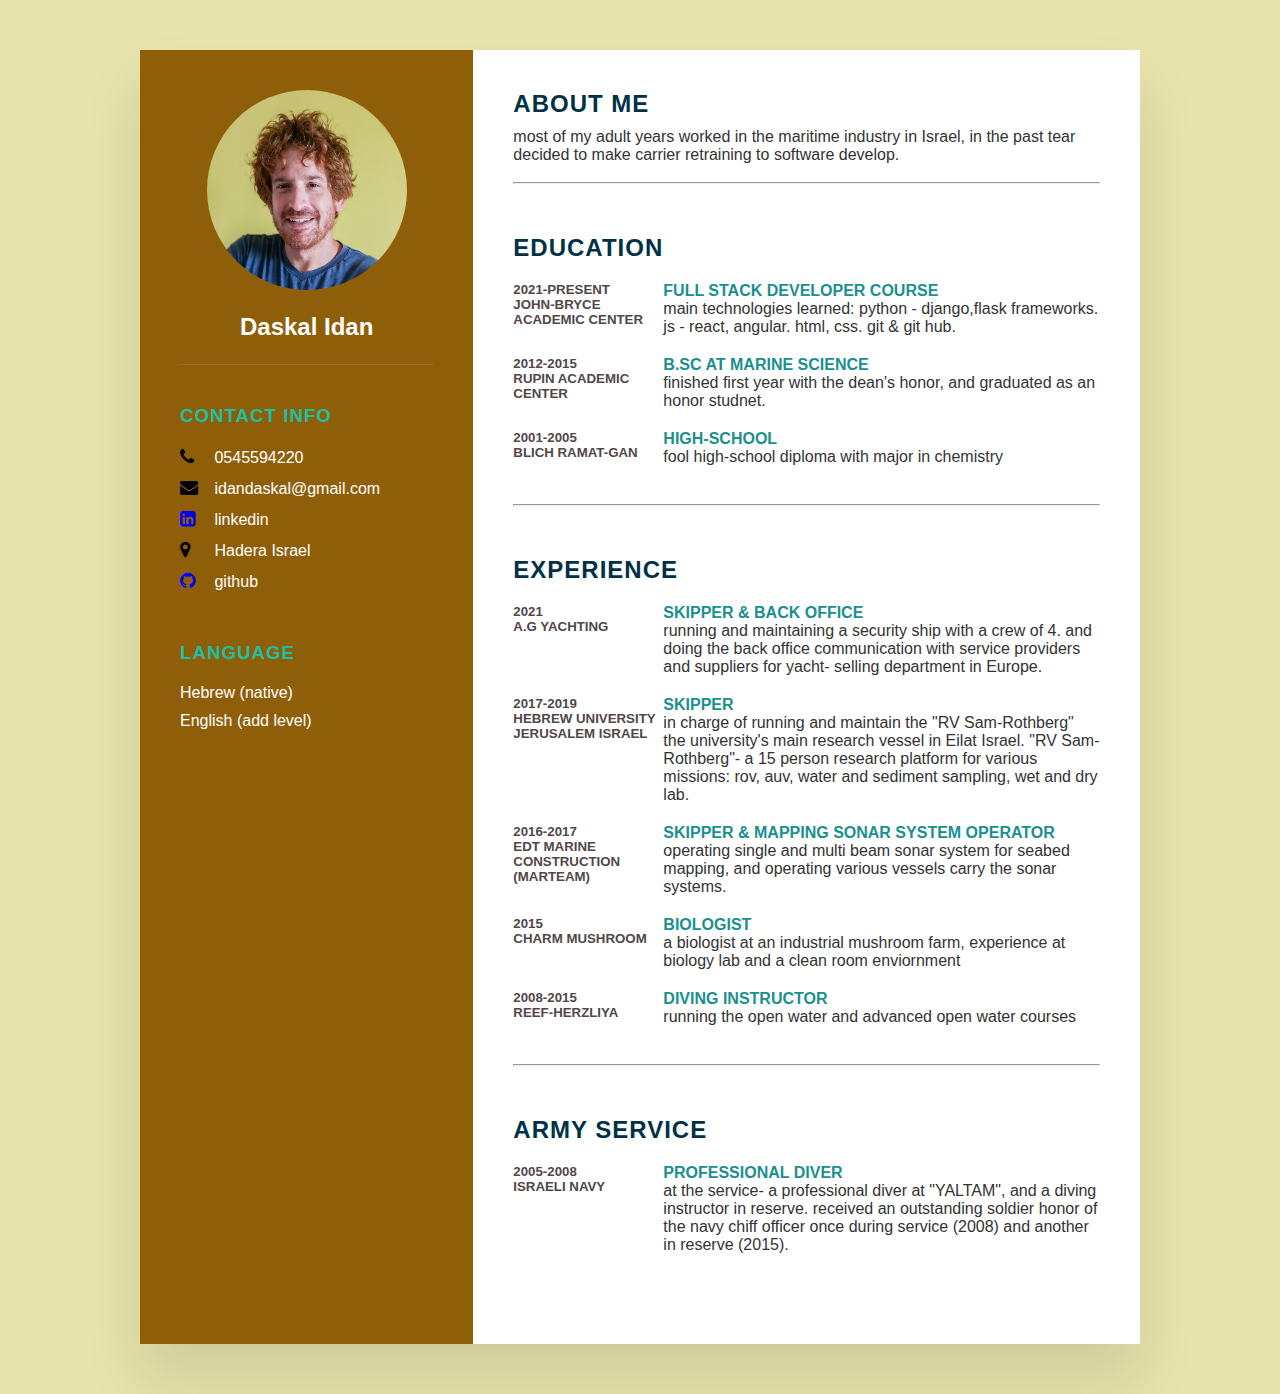
==== index.html @ e4887ed2 "spelling fix" ====
<!DOCTYPE html>
<html lang="en">

<head>
    <meta charset="UTF-8">
    <meta http-equiv="X-UA-Compatible" content="IE=edge">
    <meta name="viewport" content="width=device-width, initial-scale=1.0">
    <link rel="stylesheet" type="text/css" href="style.css">
    <link rel="stylesheet" href="https://cdnjs.cloudflare.com/ajax/libs/font-awesome/4.7.0/css/font-awesome.css"
        integrity="sha512-5A8nwdMOWrSz20fDsjczgUidUBR8liPYU+WymTZP1lmY9G6Oc7HlZv156XqnsgNUzTyMefFTcsFH/tnJE/+xBg=="
        crossorigin="anonymous" referrerpolicy="no-referrer" />
    <title>Daskal Idan</title>
</head>

<body>
    <div class="container">
        <div class="left_side">
            <div class="profileText">
                <div class="ing8x">
                    <img src="IMG_20220509_105725_1.jpg">
                </div>
                <h2>Daskal Idan</h2>
            </div>
            <div class="contactInfo">
                <h3 class="title">Contact Info</h3>
                <ul>
                    <li>
                        <span class="icon"><i class="fa fa-phone" aria-hidden="true"></i></span>
                        <span class="text">0545594220</span>
                    </li>
                    <li>
                        <span class="icon"><i class="fa fa-envelope" aria-hidden="true"></i></span>
                        <span class="text">idandaskal@gmail.com</span>
                    </li>
                    <li>
                        <span class="icon"><a href="https://www.linkedin.com/in/idan-daskal-717549111?lipi=urn%3Ali%3Apage%3Ad_flagship3_profile_view_base_contact_details%3Bq5Y%2BpwgLQ8qQYvV0G6AltQ%3D%3D"><i class="fa fa-linkedin-square" aria-hidden="true"></i></a></span>
                        <span class="text">linkedin</span>
                    </li>
                    <li>
                        <span class="icon"><i class="fa fa-map-marker" aria-hidden="true"></i></span>
                        <span class="text">Hadera Israel</span>
                    </li>
                    <li>
                        <span class="icon"><a href="https://github.com/daskalidan"><i class="fa fa-github" aria-hidden="true"></i></a></span>
                        <span class="text">github</span>
                    </li>
                </ul>
            </div>


            <div class="contactInfo language">
                <h3 class="title">Language</h3>
                <ul>
                    <li>
                        <span class="text">Hebrew (native)</span>
                    </li>
                    <li>
                        <span class="text">English (add level)</span>
                    </li>
                </ul>
            </div>
        </div>

        <div class="right_side">
            <div class="about">
                <h2 class="title2">About me</h2>
                <p>
                    most of my adult years worked in the maritime industry in Israel, in the past tear decided to make carrier retraining to software develop.
                </p>
                
                <br><hr>
            </div>
            <div class="about">
                <h2 class="title2">Education</h2>
                <div class="box">
                    <div class="year_company">
                        <h5>2021-present</h5>
                        <h5>john-bryce academic center</h5>
                    </div>
                    <div class="text">
                        <h4>full stack developer course</h4>
                        <p>main technologies learned:
                            python - django,flask frameworks.
                            js - react, angular.
                            html, css.
                            git & git hub.
                        </p>
                    </div>
                </div>
                
                <div class="box">
                    <div class="year_company">
                        <h5>2012-2015</h5>
                        <h5>rupin academic center</h5>
                    </div>
                    <div class="text">
                        <h4>B.sc at marine science</h4>
                        <p>finished first year with the dean's honor, and graduated as an honor studnet.</p>
                    </div>
                </div>

                <div class="box">
                    <div class="year_company">
                        <h5>2001-2005</h5>
                        <h5>blich Ramat-Gan</h5>
                    </div>
                    <div class="text">
                        <h4>High-school</h4>
                        <p>fool high-school diploma with major in chemistry</p>
                    </div>
                </div>
                <br><hr>
            </div>


            <div class="about">
                <h2 class="title2">experience</h2>
                <div class="box">
                    <div class="year_company">
                        <h5>2021</h5>
                        <h5>A.G Yachting</h5>
                    </div>
                    <div class="text">
                        <h4>skipper & back office</h4>
                        <p>running and maintaining a security ship with a crew of 4.
                             and doing the back office communication with service providers and suppliers for yacht- selling department in Europe.</p>
                    </div>
                </div>

                <div class="box">
                    <div class="year_company">
                        <h5>2017-2019</h5>
                        <h5>Hebrew university Jerusalem Israel</h5>
                    </div>
                    <div class="text">
                        <h4>skipper</h4>
                        <p>in charge of running and maintain the "RV Sam-Rothberg" the university's main research vessel in Eilat Israel.
                            "RV Sam-Rothberg"- a 15 person research platform for various missions: rov, auv, water and sediment sampling, wet and dry lab.
                        </p>
                    </div>
                </div>

                <div class="box">
                    <div class="year_company">
                        <h5>2016-2017</h5>
                        <h5>EDT Marine construction (marteam)</h5>
                    </div>
                    <div class="text">
                        <h4>skipper & mapping sonar system operator</h4>
                        <p>operating single and multi beam sonar system for seabed mapping, and operating various vessels carry the sonar systems.
                        </p>
                    </div>
                </div>

                <div class="box">
                    <div class="year_company">
                        <h5>2015</h5>
                        <h5>Charm mushroom</h5>
                    </div>
                    <div class="text">
                        <h4>Biologist</h4>
                        <p>a biologist at an industrial mushroom farm, experience at biology lab and a clean room enviornment
                        </p>
                    </div>
                </div>


                <div class="box">
                    <div class="year_company">
                        <h5>2008-2015</h5>
                        <h5>Reef-Herzliya</h5>
                    </div>
                    <div class="text">
                        <h4>Diving instructor</h4>
                        <p>running the open water and advanced open water courses</p>
                    </div>
                </div>
                <br><hr>
            </div>

            <div class="about">
                <h2 class="title2">Army service</h2>
                <div class="box">
                    <div class="year_company">
                        <h5>2005-2008</h5>
                        <h5>Israeli Navy</h5>
                    </div>
                    <div class="text">
                        <h4>professional diver</h4>
                        <p>at the service- a professional diver at "YALTAM", and a diving instructor in reserve.
                            received an outstanding soldier honor of the navy chiff officer once during service (2008) and another in reserve (2015).
                        </p>
                    </div>
                </div>
            </div>


            </div>
        </div>

    </div>

</body>

</html>
---- style.css ----
* {
margin: 0;
padding: 0;
box-sizing: border-box;
font-family: 'poppins', sans-serif;
}

body {
    background: rgb(230, 227, 173);
    display: flex;
    justify-content: center;
    align-items: center;
    min-height: 100vh;
}

.container {
    position: relative;
    width: 100%;
    max-width: 1000px;
    min-height: 1000px;
    background: #fff;
    display: grid;
    grid-template-columns: 1fr 2fr;
    box-shadow: 0 35px 55px rgba(0, 0, 0, 0.1);
    margin: 50px;
}

.container .left_side{
    position: relative;
    background: #8f5e09;
    padding: 40px;
}

.profileText {
    position: relative;
    display: flex;
    flex-direction: column;
    align-items: center;
    padding-bottom: 20px;
    border-bottom: 1px solid rgba(255, 255, 255 , 0.1);
}

.profileText .ing8x {
    position: relative;
    width: 200px;
    height: 200px;
    border-radius: 50%;
    overflow: hidden;
}

.profileText .ing8x img {
    position: absolute;
    top: 0;
    left: 0;
    width: 100%;
    height: 100%;
    object-fit: cover;
}

.profileText h2 {
    color: #fff;
    font-size: 1.5em;
    margin-top: 20px;
    text-transform: capitalize;
    text-align: center;
    font-weight: 600;
    line-height: 1.4em;
}

.profileText h2 span {
    font-size: 0.8em;
    font-weight: 300;
}

.contactInfo {
    padding-top: 40px;
}

.title {
    color: rgb(32, 191, 164);
    text-transform: uppercase;
    font-weight: 600;
    letter-spacing: 1px;
    margin-bottom: 20px;
}

.contactInfo ul {
    position: relative;
}

.contactInfo ul li {
    position: relative;
    list-style: none;
    margin: 10px 0;
}

.contactInfo ul li .icon {
    display: inline-block;
    width: 30px;
    font-size: 18px;
    color: rgb(0, 0, 0);
}

.contactInfo ul li span {
    color: #fff;
    font-weight: 300;
}


.container .right_side {
    position: relative;
    background: rgb(255, 255, 255);
    padding: 40px;
}

.about {
    margin-bottom: 50px;
}

.title2 {
    color: #003147;
    text-transform: uppercase;
    letter-spacing: 1px;
    margin-bottom: 10px;
}

p {
    color: #333;
}

.about .box {
    display: flex;
    flex-direction: row;
    margin: 20px 0;
}

.about .box .year_company {
    min-width: 150px;

}

.about .box .year_company h5 {
    text-transform: uppercase;
    color: rgb(81, 71, 71);
    font-weight: 600;
}

.about .box .text h4 {
    text-transform: uppercase;
    color: rgb(26, 144, 142);
    font-weight: 16px;
}

@media (max-width: 1000px) {
    .container {
        margin: 10px;
        grid-template-columns: repeat(1,1fr);
    }
}

@media (max-width: 600px) {
    .about .box {
        flex-direction: column;
    }
    .about .box .year_company {
        margin-bottom: 5px;
    }
}
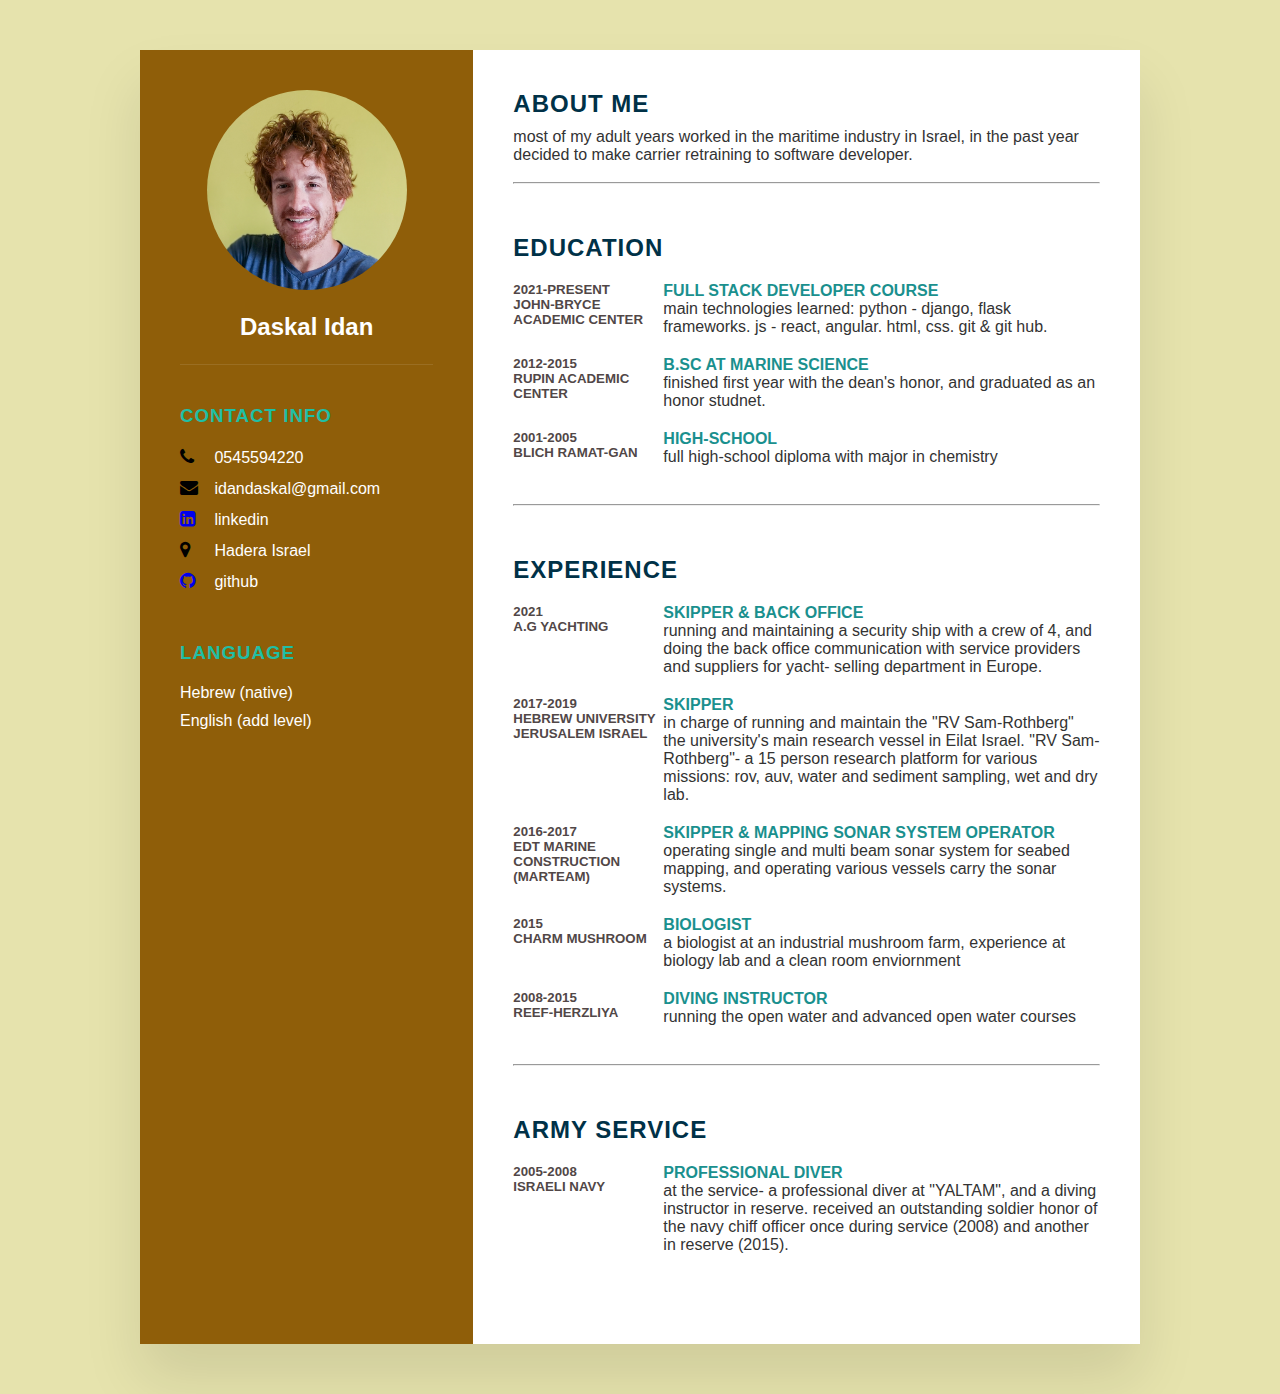
==== commit 72c24f8b: "more spelling fix" ====
--- a/index.html
+++ b/index.html
@@ -65,7 +65,7 @@
             <div class="about">
                 <h2 class="title2">About me</h2>
                 <p>
-                    most of my adult years worked in the maritime industry in Israel, in the past tear decided to make carrier retraining to software develop.
+                    most of my adult years worked in the maritime industry in Israel, in the past year decided to make carrier retraining to software developer.
                 </p>
                 
                 <br><hr>
@@ -80,7 +80,7 @@
                     <div class="text">
                         <h4>full stack developer course</h4>
                         <p>main technologies learned:
-                            python - django,flask frameworks.
+                            python - django, flask frameworks.
                             js - react, angular.
                             html, css.
                             git & git hub.
@@ -106,7 +106,7 @@
                     </div>
                     <div class="text">
                         <h4>High-school</h4>
-                        <p>fool high-school diploma with major in chemistry</p>
+                        <p>full high-school diploma with major in chemistry</p>
                     </div>
                 </div>
                 <br><hr>
@@ -122,7 +122,7 @@
                     </div>
                     <div class="text">
                         <h4>skipper & back office</h4>
-                        <p>running and maintaining a security ship with a crew of 4.
+                        <p>running and maintaining a security ship with a crew of 4,
                              and doing the back office communication with service providers and suppliers for yacht- selling department in Europe.</p>
                     </div>
                 </div>
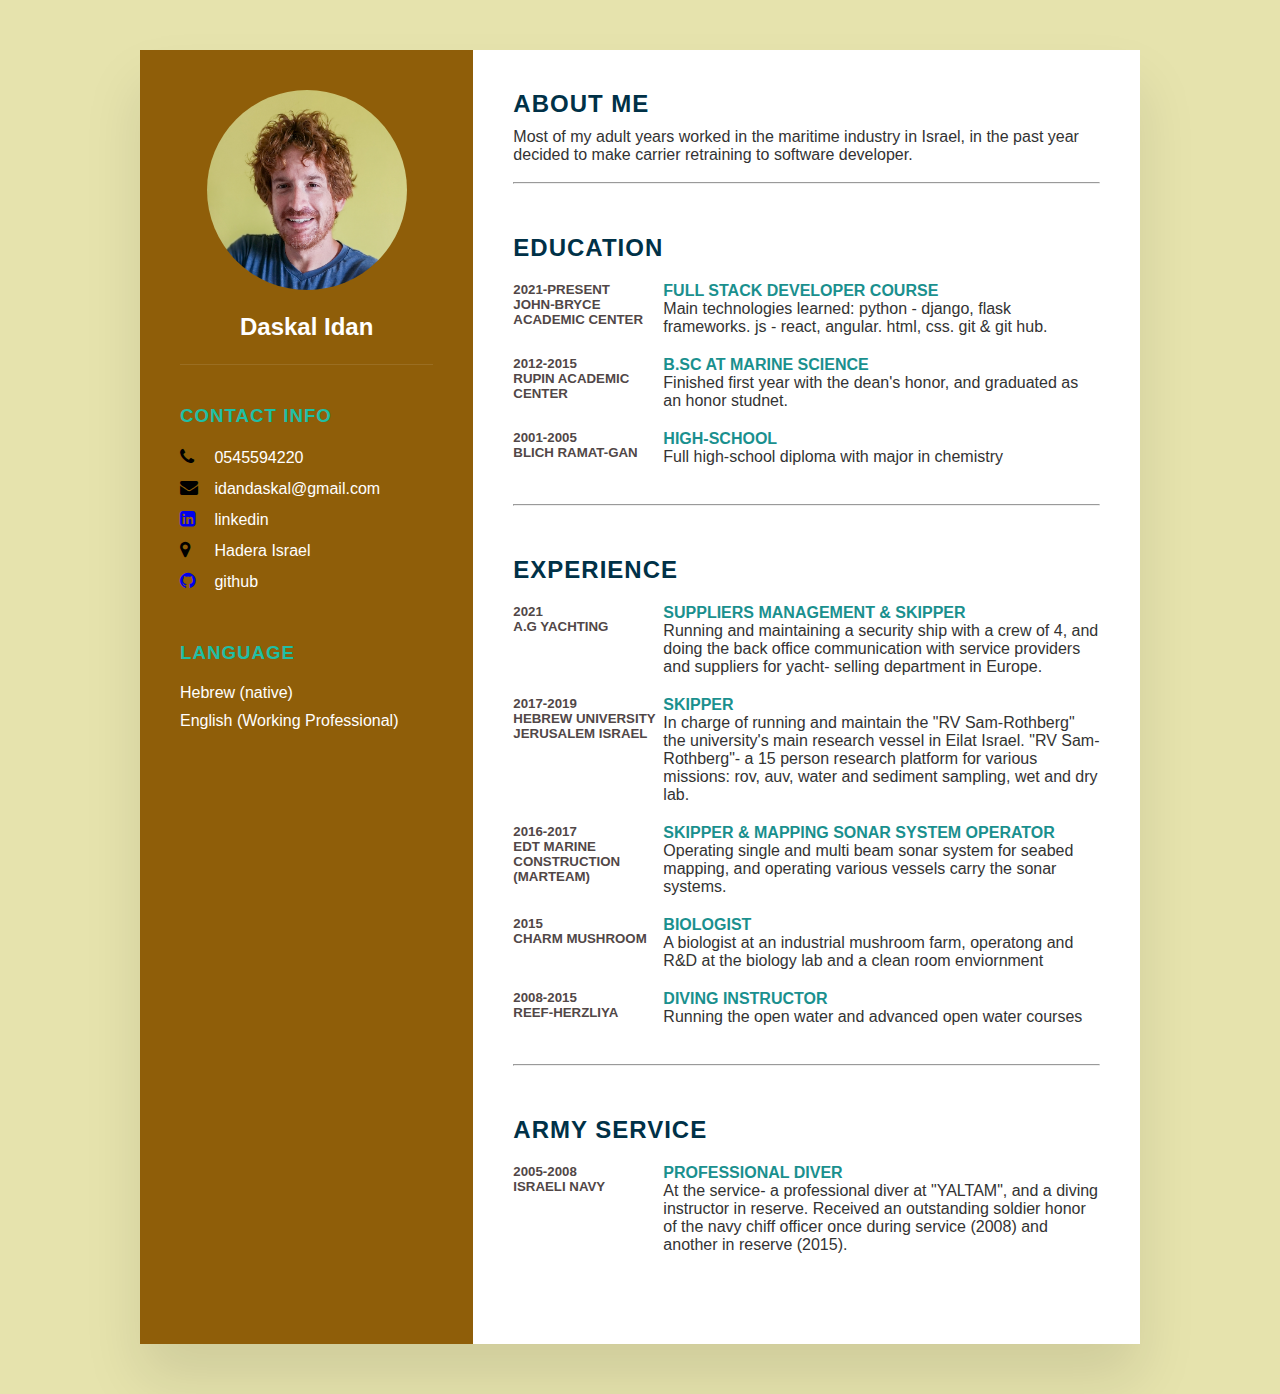
==== commit 7c168f80: "more spelling fix" ====
--- a/index.html
+++ b/index.html
@@ -55,7 +55,7 @@
                         <span class="text">Hebrew (native)</span>
                     </li>
                     <li>
-                        <span class="text">English (add level)</span>
+                        <span class="text">English (Working Professional)</span>
                     </li>
                 </ul>
             </div>
@@ -65,7 +65,7 @@
             <div class="about">
                 <h2 class="title2">About me</h2>
                 <p>
-                    most of my adult years worked in the maritime industry in Israel, in the past year decided to make carrier retraining to software developer.
+                    Most of my adult years worked in the maritime industry in Israel, in the past year decided to make carrier retraining to software developer.
                 </p>
                 
                 <br><hr>
@@ -79,7 +79,7 @@
                     </div>
                     <div class="text">
                         <h4>full stack developer course</h4>
-                        <p>main technologies learned:
+                        <p>Main technologies learned:
                             python - django, flask frameworks.
                             js - react, angular.
                             html, css.
@@ -95,7 +95,7 @@
                     </div>
                     <div class="text">
                         <h4>B.sc at marine science</h4>
-                        <p>finished first year with the dean's honor, and graduated as an honor studnet.</p>
+                        <p>Finished first year with the dean's honor, and graduated as an honor studnet.</p>
                     </div>
                 </div>
 
@@ -106,7 +106,7 @@
                     </div>
                     <div class="text">
                         <h4>High-school</h4>
-                        <p>full high-school diploma with major in chemistry</p>
+                        <p>Full high-school diploma with major in chemistry</p>
                     </div>
                 </div>
                 <br><hr>
@@ -121,8 +121,8 @@
                         <h5>A.G Yachting</h5>
                     </div>
                     <div class="text">
-                        <h4>skipper & back office</h4>
-                        <p>running and maintaining a security ship with a crew of 4,
+                        <h4>suppliers management & skipper</h4>
+                        <p>Running and maintaining a security ship with a crew of 4,
                              and doing the back office communication with service providers and suppliers for yacht- selling department in Europe.</p>
                     </div>
                 </div>
@@ -134,7 +134,7 @@
                     </div>
                     <div class="text">
                         <h4>skipper</h4>
-                        <p>in charge of running and maintain the "RV Sam-Rothberg" the university's main research vessel in Eilat Israel.
+                        <p>In charge of running and maintain the "RV Sam-Rothberg" the university's main research vessel in Eilat Israel.
                             "RV Sam-Rothberg"- a 15 person research platform for various missions: rov, auv, water and sediment sampling, wet and dry lab.
                         </p>
                     </div>
@@ -147,7 +147,7 @@
                     </div>
                     <div class="text">
                         <h4>skipper & mapping sonar system operator</h4>
-                        <p>operating single and multi beam sonar system for seabed mapping, and operating various vessels carry the sonar systems.
+                        <p>Operating single and multi beam sonar system for seabed mapping, and operating various vessels carry the sonar systems.
                         </p>
                     </div>
                 </div>
@@ -159,7 +159,7 @@
                     </div>
                     <div class="text">
                         <h4>Biologist</h4>
-                        <p>a biologist at an industrial mushroom farm, experience at biology lab and a clean room enviornment
+                        <p>A biologist at an industrial mushroom farm, operatong and R&D at the biology lab and a clean room enviornment
                         </p>
                     </div>
                 </div>
@@ -172,7 +172,7 @@
                     </div>
                     <div class="text">
                         <h4>Diving instructor</h4>
-                        <p>running the open water and advanced open water courses</p>
+                        <p>Running the open water and advanced open water courses</p>
                     </div>
                 </div>
                 <br><hr>
@@ -187,8 +187,8 @@
                     </div>
                     <div class="text">
                         <h4>professional diver</h4>
-                        <p>at the service- a professional diver at "YALTAM", and a diving instructor in reserve.
-                            received an outstanding soldier honor of the navy chiff officer once during service (2008) and another in reserve (2015).
+                        <p>At the service- a professional diver at "YALTAM", and a diving instructor in reserve.
+                            Received an outstanding soldier honor of the navy chiff officer once during service (2008) and another in reserve (2015).
                         </p>
                     </div>
                 </div>
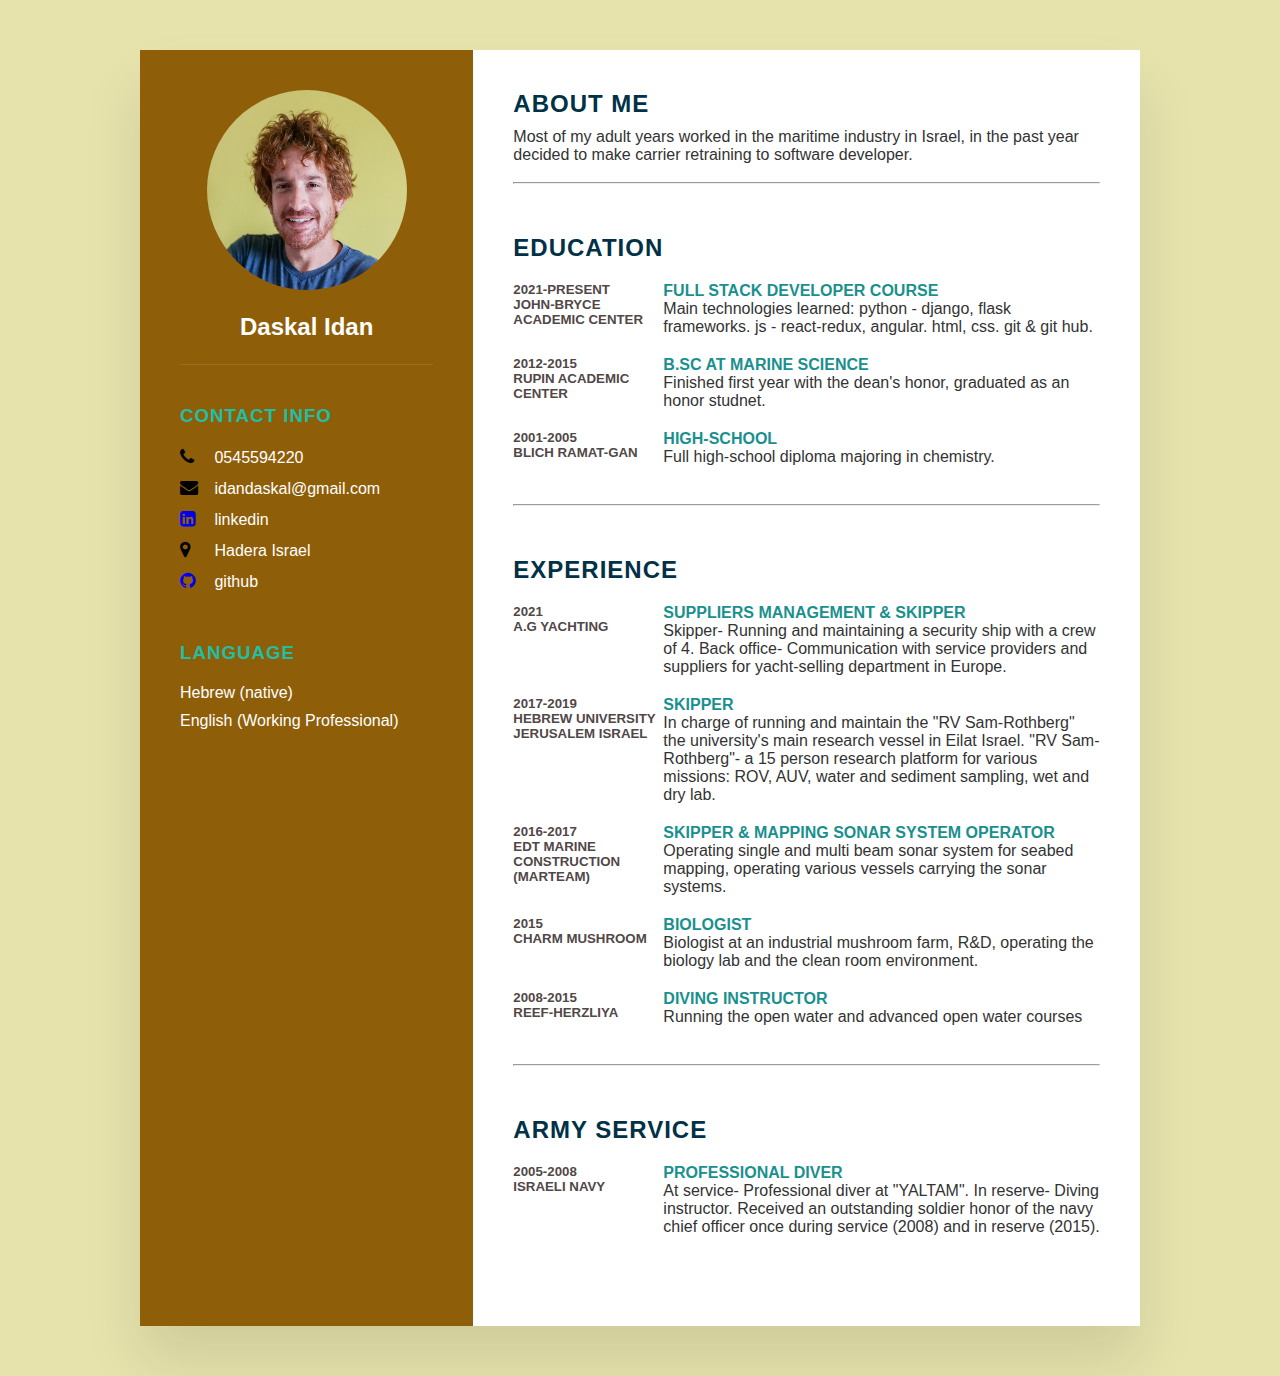
==== commit e0d87f3c: "lia inputs" ====
--- a/index.html
+++ b/index.html
@@ -81,7 +81,7 @@
                         <h4>full stack developer course</h4>
                         <p>Main technologies learned:
                             python - django, flask frameworks.
-                            js - react, angular.
+                            js - react-redux, angular.
                             html, css.
                             git & git hub.
                         </p>
@@ -95,7 +95,7 @@
                     </div>
                     <div class="text">
                         <h4>B.sc at marine science</h4>
-                        <p>Finished first year with the dean's honor, and graduated as an honor studnet.</p>
+                        <p>Finished first year with the dean's honor, graduated as an honor studnet.</p>
                     </div>
                 </div>
 
@@ -106,7 +106,7 @@
                     </div>
                     <div class="text">
                         <h4>High-school</h4>
-                        <p>Full high-school diploma with major in chemistry</p>
+                        <p>Full high-school diploma majoring in chemistry.</p>
                     </div>
                 </div>
                 <br><hr>
@@ -122,8 +122,8 @@
                     </div>
                     <div class="text">
                         <h4>suppliers management & skipper</h4>
-                        <p>Running and maintaining a security ship with a crew of 4,
-                             and doing the back office communication with service providers and suppliers for yacht- selling department in Europe.</p>
+                        <p>Skipper- Running and maintaining a security ship with a crew of 4.
+                        Back office- Communication with service providers and suppliers for yacht-selling department in Europe.</p>
                     </div>
                 </div>
 
@@ -135,7 +135,7 @@
                     <div class="text">
                         <h4>skipper</h4>
                         <p>In charge of running and maintain the "RV Sam-Rothberg" the university's main research vessel in Eilat Israel.
-                            "RV Sam-Rothberg"- a 15 person research platform for various missions: rov, auv, water and sediment sampling, wet and dry lab.
+                            "RV Sam-Rothberg"- a 15 person research platform for various missions: ROV, AUV, water and sediment sampling, wet and dry lab.
                         </p>
                     </div>
                 </div>
@@ -147,7 +147,7 @@
                     </div>
                     <div class="text">
                         <h4>skipper & mapping sonar system operator</h4>
-                        <p>Operating single and multi beam sonar system for seabed mapping, and operating various vessels carry the sonar systems.
+                        <p>Operating single and multi beam sonar system for seabed mapping, operating various vessels carrying the sonar systems.
                         </p>
                     </div>
                 </div>
@@ -159,7 +159,7 @@
                     </div>
                     <div class="text">
                         <h4>Biologist</h4>
-                        <p>A biologist at an industrial mushroom farm, operatong and R&D at the biology lab and a clean room enviornment
+                        <p>Biologist at an industrial mushroom farm, R&D, operating the biology lab and the clean room environment.
                         </p>
                     </div>
                 </div>
@@ -187,8 +187,9 @@
                     </div>
                     <div class="text">
                         <h4>professional diver</h4>
-                        <p>At the service- a professional diver at "YALTAM", and a diving instructor in reserve.
-                            Received an outstanding soldier honor of the navy chiff officer once during service (2008) and another in reserve (2015).
+                        <p>At service- Professional diver at "YALTAM".
+                            In reserve- Diving instructor.
+                            Received an outstanding soldier honor of the navy chief officer once during service (2008) and in reserve (2015).
                         </p>
                     </div>
                 </div>
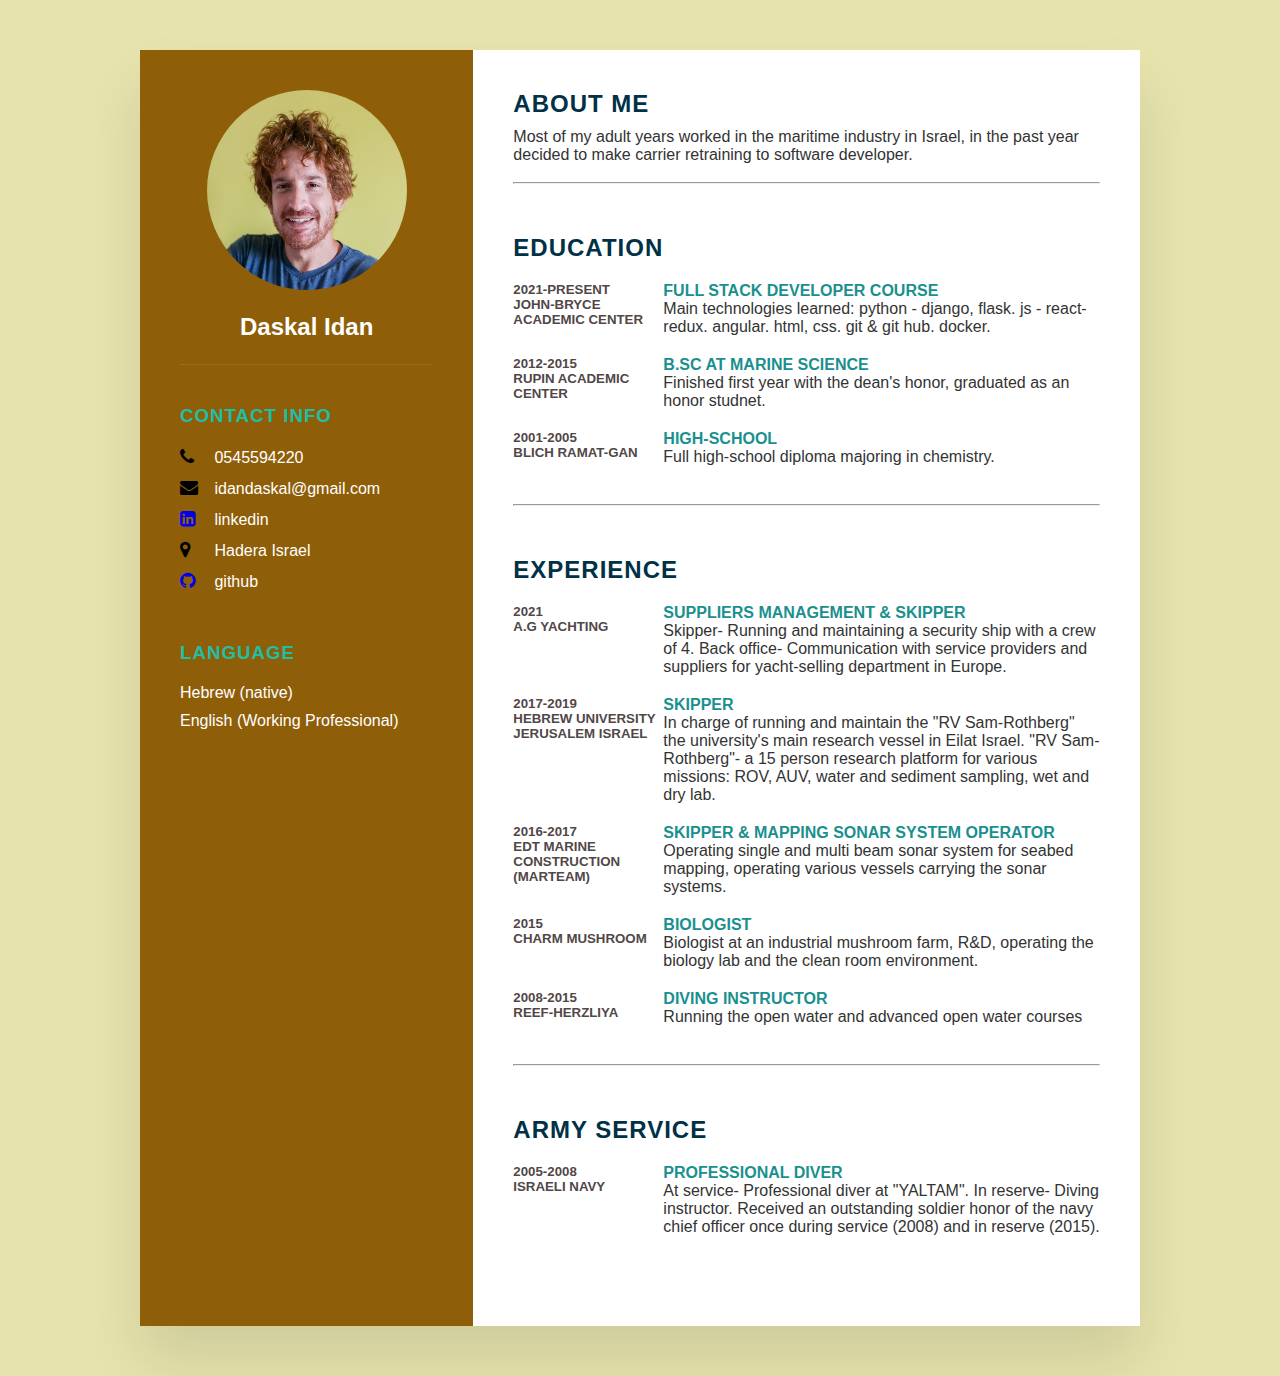
==== commit 0233c545: "tech update" ====
--- a/index.html
+++ b/index.html
@@ -80,10 +80,12 @@
                     <div class="text">
                         <h4>full stack developer course</h4>
                         <p>Main technologies learned:
-                            python - django, flask frameworks.
-                            js - react-redux, angular.
+                            python - django, flask.
+                            js - react-redux.
+                            angular.
                             html, css.
                             git & git hub.
+                            docker.
                         </p>
                     </div>
                 </div>
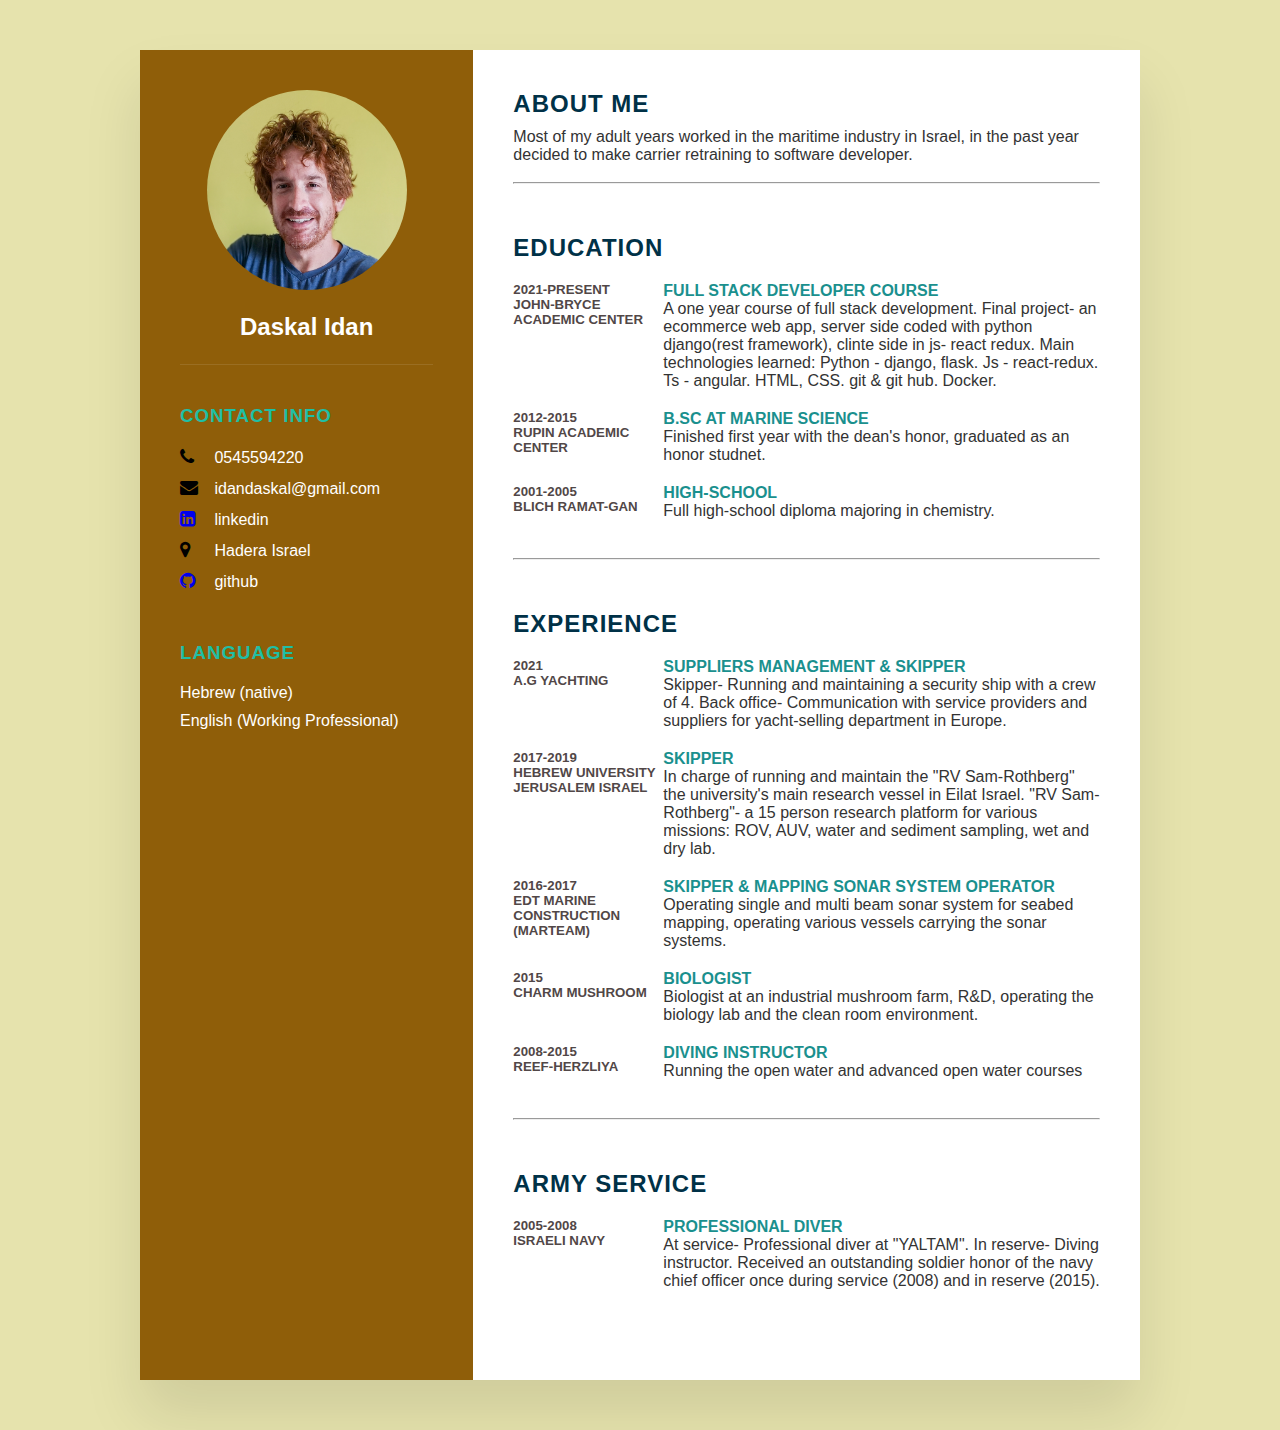
==== commit a65e6791: "course" ====
--- a/index.html
+++ b/index.html
@@ -79,13 +79,15 @@
                     </div>
                     <div class="text">
                         <h4>full stack developer course</h4>
-                        <p>Main technologies learned:
-                            python - django, flask.
-                            js - react-redux.
-                            angular.
-                            html, css.
+                        <p>A one year course of full stack development. 
+                            Final project- an ecommerce web app, server side coded with python django(rest framework), clinte side in js- react redux.
+                            Main technologies learned:
+                            Python - django, flask.
+                            Js - react-redux.
+                            Ts - angular.
+                            HTML, CSS.
                             git & git hub.
-                            docker.
+                            Docker.
                         </p>
                     </div>
                 </div>
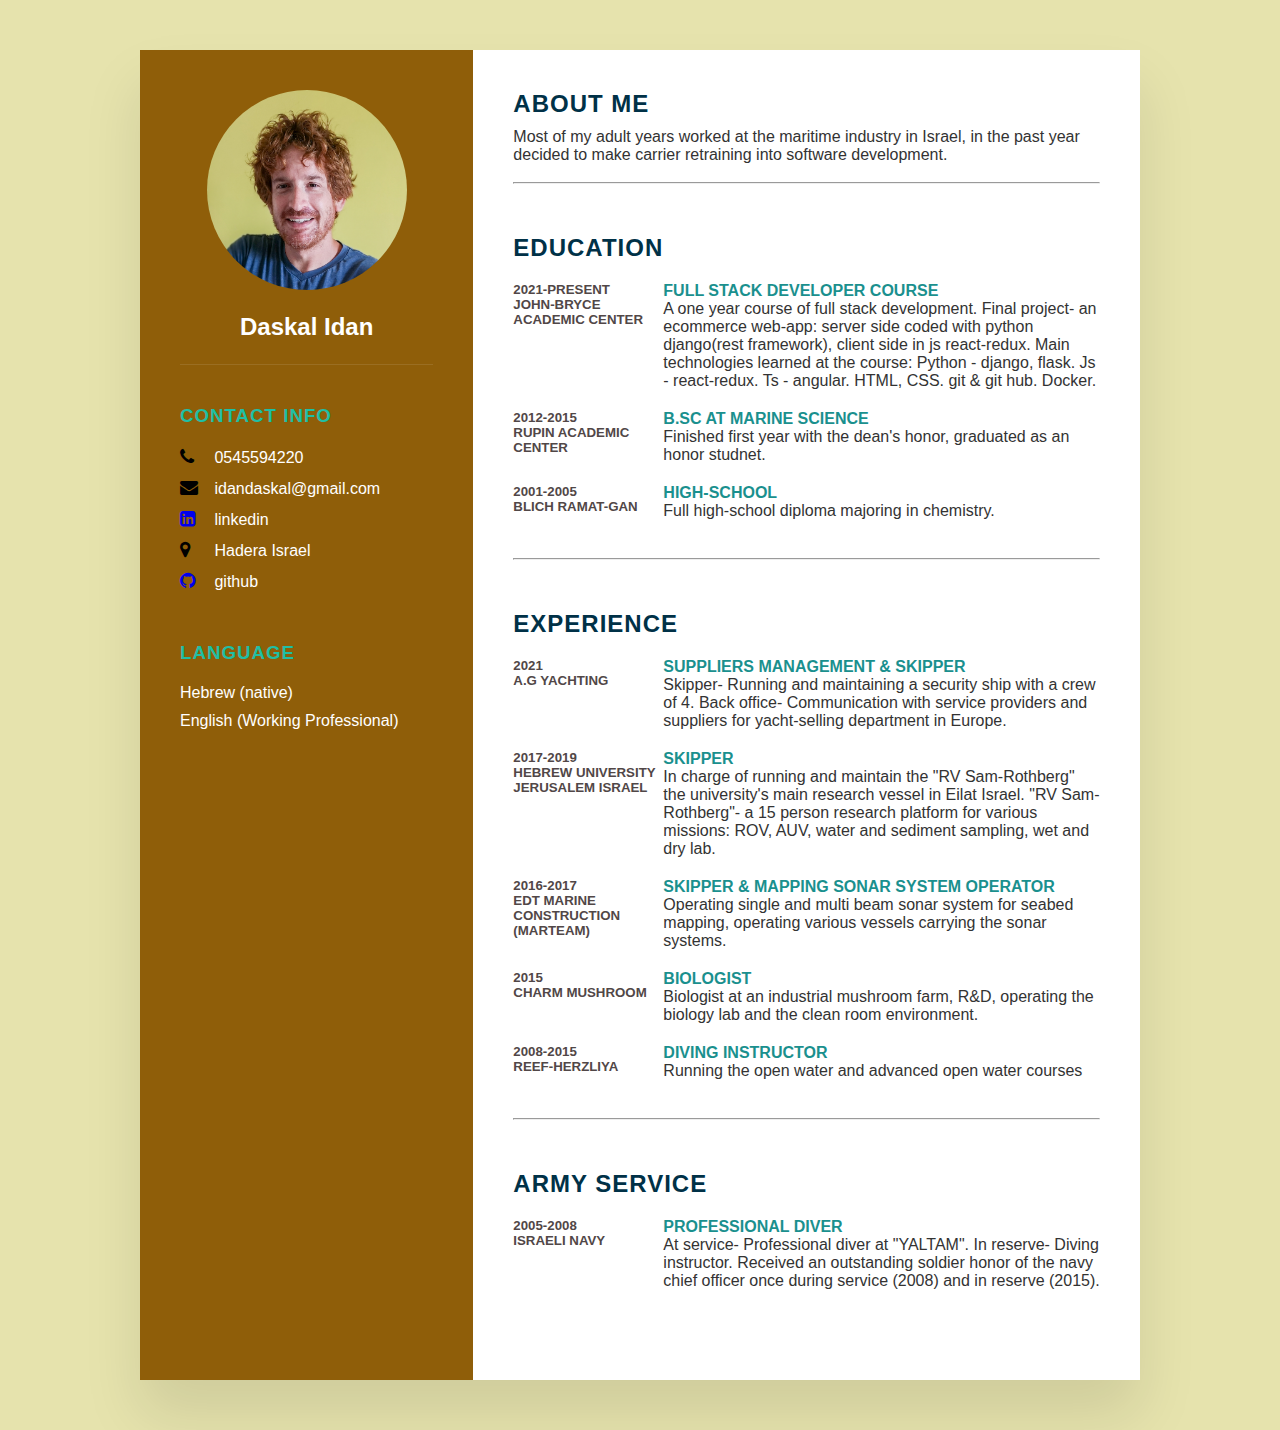
==== commit 525fc56e: "fix" ====
--- a/index.html
+++ b/index.html
@@ -65,7 +65,7 @@
             <div class="about">
                 <h2 class="title2">About me</h2>
                 <p>
-                    Most of my adult years worked in the maritime industry in Israel, in the past year decided to make carrier retraining to software developer.
+                    Most of my adult years worked at the maritime industry in Israel, in the past year decided to make carrier retraining into software development.
                 </p>
                 
                 <br><hr>
@@ -80,8 +80,8 @@
                     <div class="text">
                         <h4>full stack developer course</h4>
                         <p>A one year course of full stack development. 
-                            Final project- an ecommerce web app, server side coded with python django(rest framework), clinte side in js- react redux.
-                            Main technologies learned:
+                            Final project- an ecommerce web-app: server side coded with python django(rest framework), client side in js react-redux.
+                            Main technologies learned at the course:
                             Python - django, flask.
                             Js - react-redux.
                             Ts - angular.
--- a/style.css
+++ b/style.css
@@ -152,7 +152,7 @@
     font-weight: 16px;
 }
 
-@media (max-width: 1000px) {
+@media (max-width: 800px) {
     .container {
         margin: 10px;
         grid-template-columns: repeat(1,1fr);
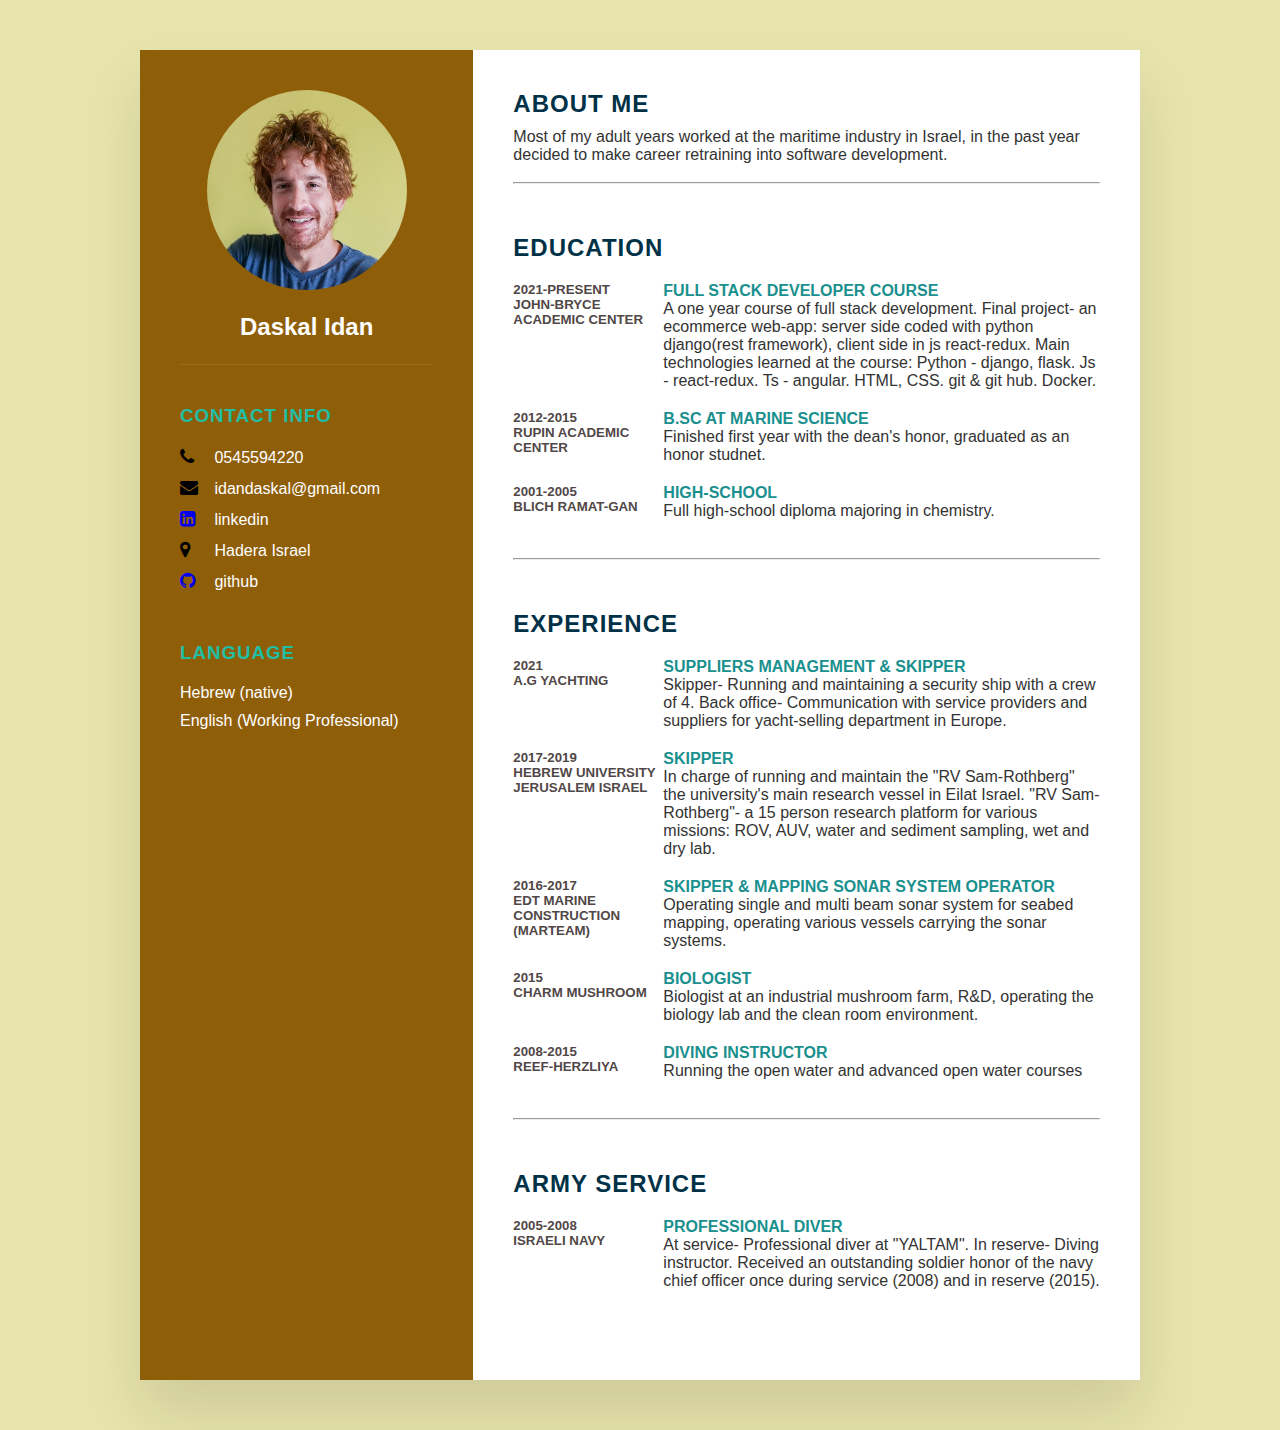
==== commit bcf51184: "spell" ====
--- a/index.html
+++ b/index.html
@@ -65,7 +65,7 @@
             <div class="about">
                 <h2 class="title2">About me</h2>
                 <p>
-                    Most of my adult years worked at the maritime industry in Israel, in the past year decided to make carrier retraining into software development.
+                    Most of my adult years worked at the maritime industry in Israel, in the past year decided to make career retraining into software development.
                 </p>
                 
                 <br><hr>
